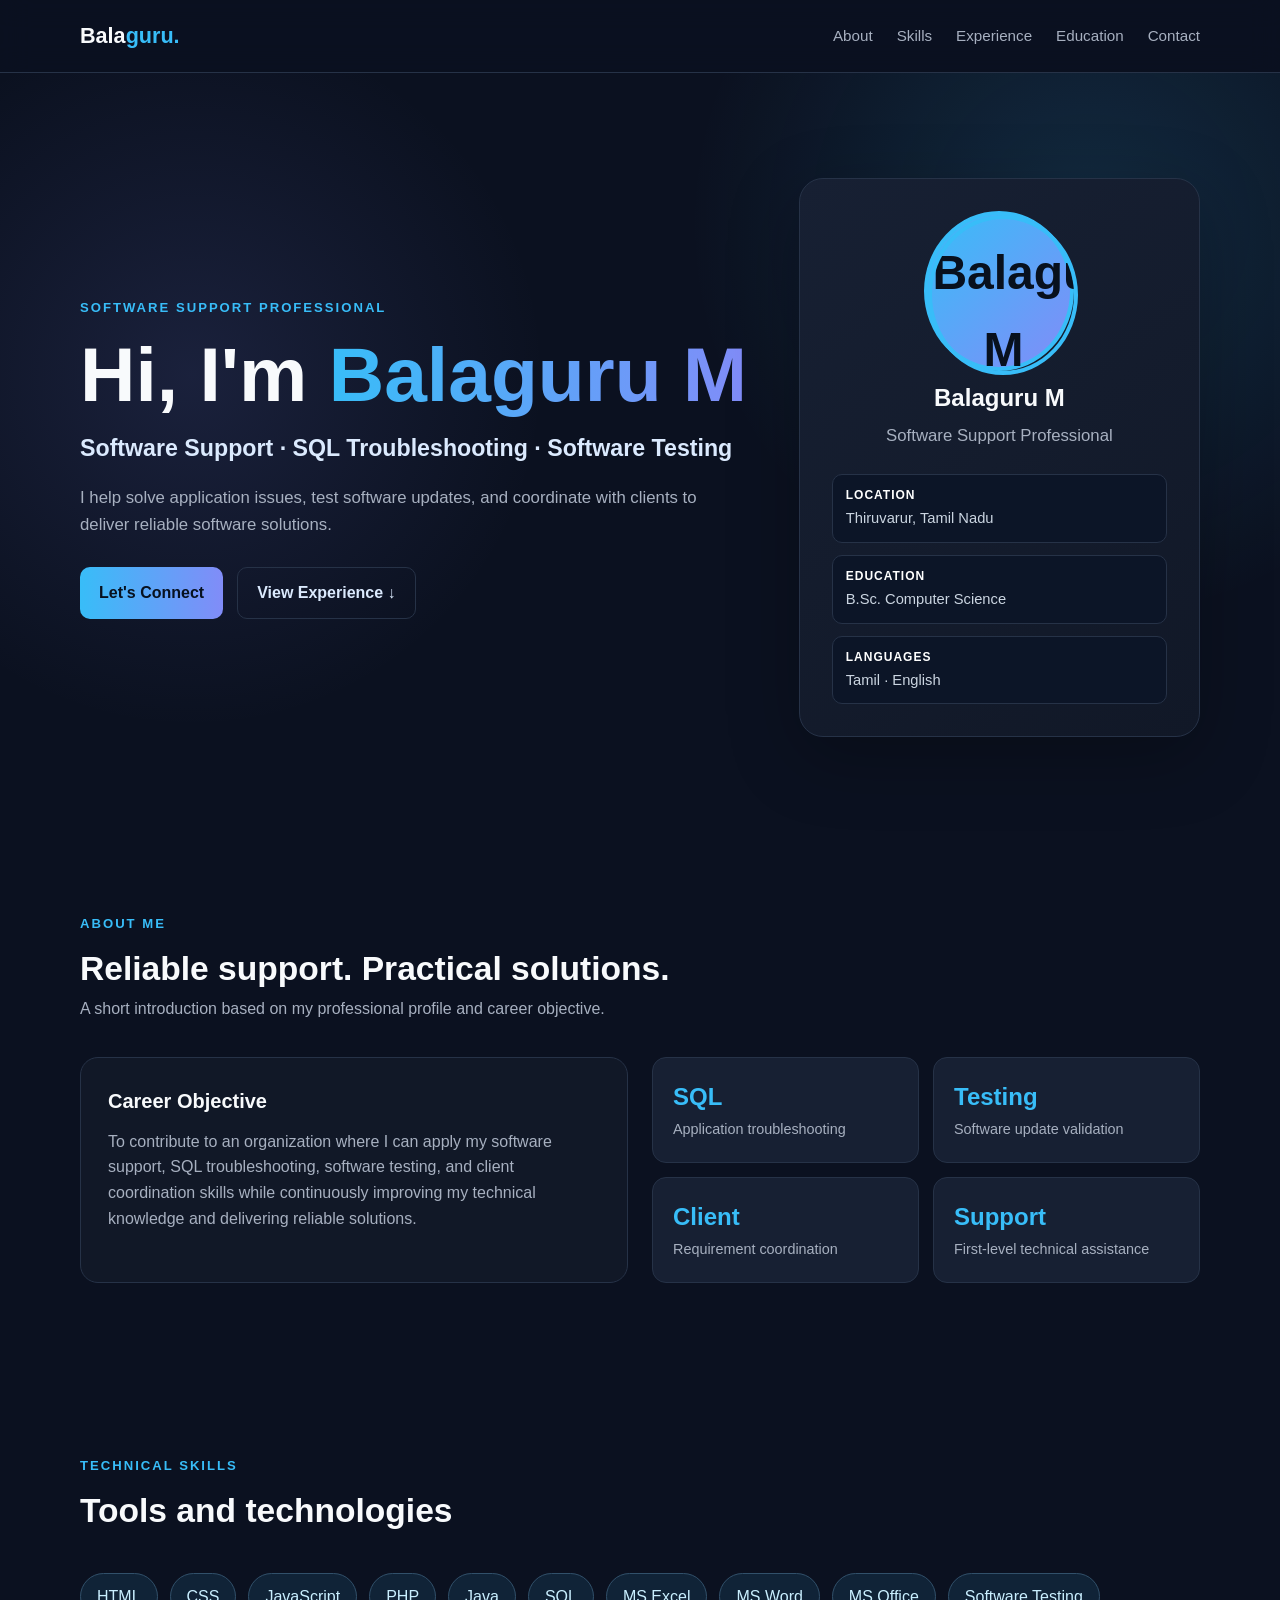
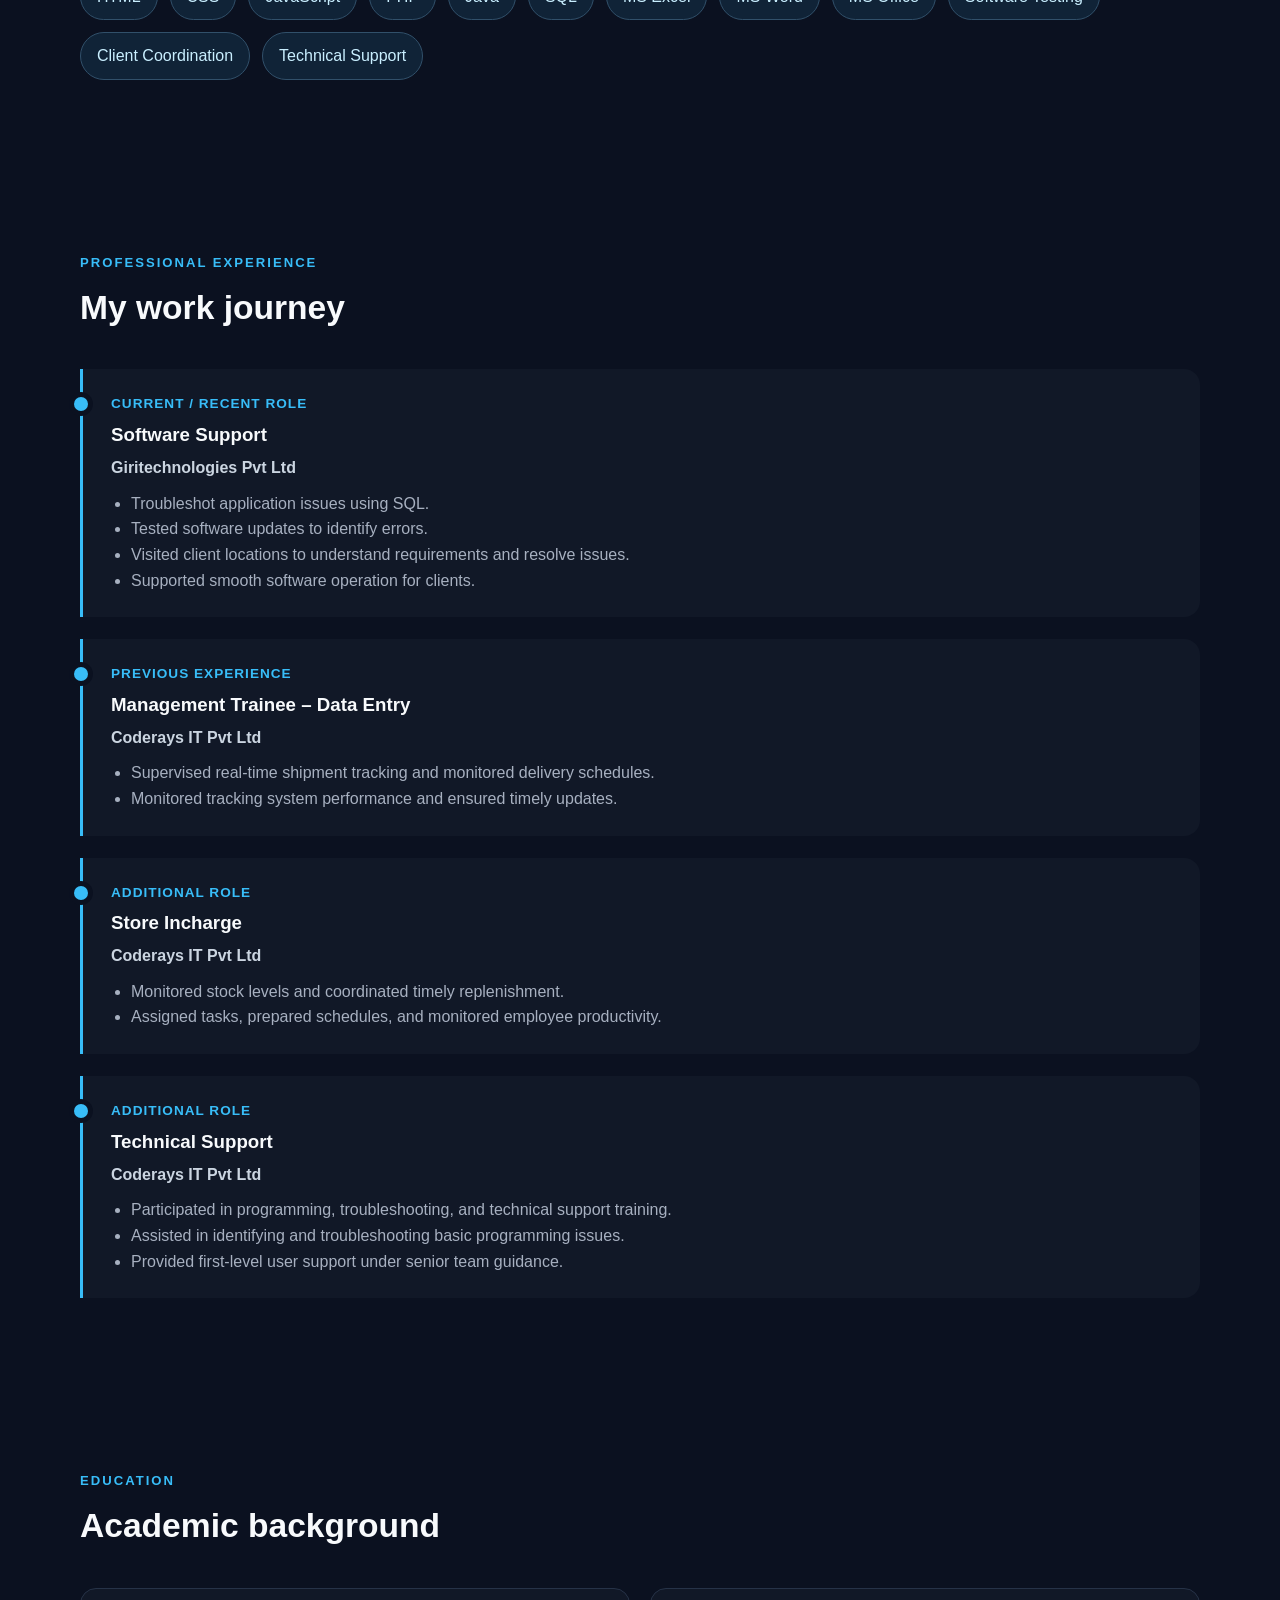
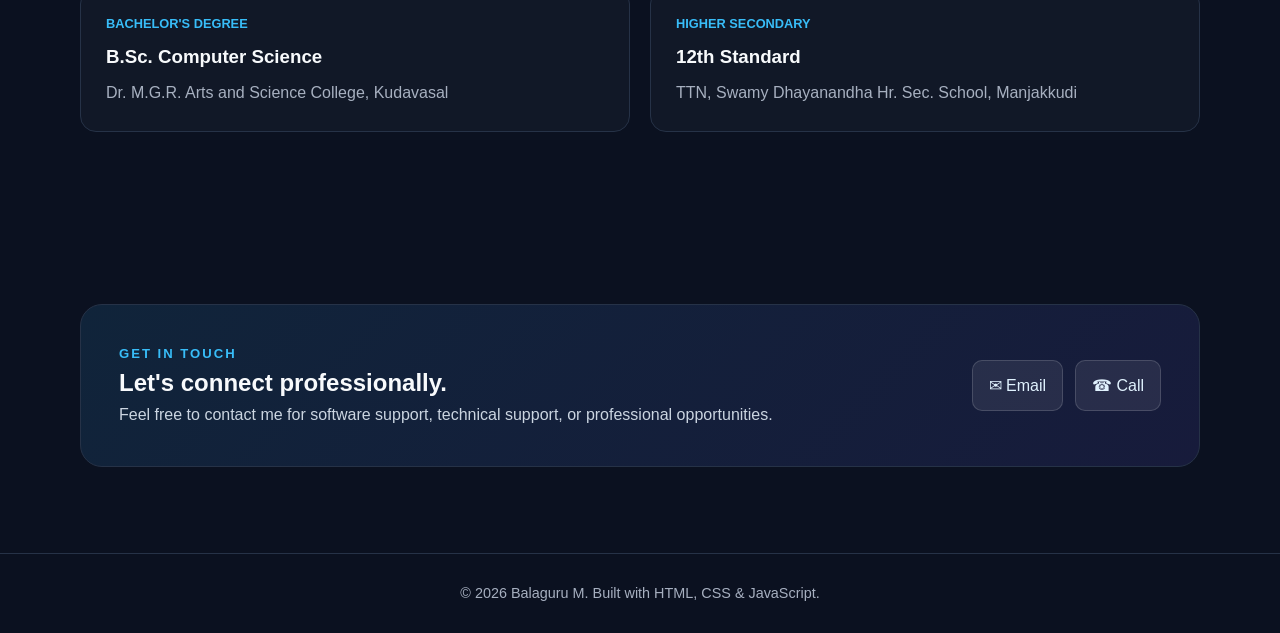
==== index.html @ d9f0218f "Add files via upload" ====
<!DOCTYPE html>
<html lang="en">
<head>
<meta charset="UTF-8">
<meta name="viewport" content="width=device-width, initial-scale=1.0">
<title>Balaguru M | Software Support Portfolio</title>
<link rel="stylesheet" href="style.css">
</head>
<body>
<nav class="nav">
  <div class="container nav-inner">
    <a class="logo" href="#home">Bala<span>guru.</span></a>
    <button class="menu" id="menuBtn" aria-label="Open menu">☰</button>
    <div class="nav-links" id="navLinks">
      <a href="#about">About</a><a href="#skills">Skills</a><a href="#experience">Experience</a><a href="#education">Education</a><a href="#contact">Contact</a>
    </div>
  </div>
</nav>
<main>
<section class="hero" id="home"><div class="container hero-grid">
<div><div class="eyebrow">Software Support Professional</div><h1>Hi, I'm <span>Balaguru M</span></h1>
<h2>Software Support · SQL Troubleshooting · Software Testing</h2>
<p>I help solve application issues, test software updates, and coordinate with clients to deliver reliable software solutions.</p>
<div class="buttons"><a class="btn btn-primary" href="#contact">Let's Connect</a><a class="btn btn-secondary" href="#experience">View Experience ↓</a></div></div>
<aside class="profile-card">
  <div class="avatar-wrap">
    <!-- <img id="profileImage" class="avatar-photo" src="..images/Balaguru_Photo.jpeg" alt="Balaguru M profile picture">  -->
    <div class="avatar-fallback" id="avatarFallback"><img id="profileImage" class="avatar-photo" src="./images/Balaguru_Photo.jpeg" alt="Balaguru M profile picture"></div>
  </div>
  <!-- <label class="upload-btn" for="profileUpload">📷 Update Profile Picture</label> -->

  <input id="profileUpload" type="file" accept="image/*" hidden>
  <h3>Balaguru M</h3><p>Software Support Professional</p>
  <div class="quick-info"><div><strong>Location</strong>Thiruvarur, Tamil Nadu</div><div><strong>Education</strong>B.Sc. Computer Science</div><div><strong>Languages</strong>Tamil · English</div></div>
</aside>
</div></section>
<section id="about"><div class="container"><div class="section-head"><div class="eyebrow">About Me</div><h2>Reliable support. Practical solutions.</h2><p>A short introduction based on my professional profile and career objective.</p></div><div class="about-grid"><div class="panel"><h3>Career Objective</h3><p>To contribute to an organization where I can apply my software support, SQL troubleshooting, software testing, and client coordination skills while continuously improving my technical knowledge and delivering reliable solutions.</p></div><div class="stats"><div class="stat"><b>SQL</b><span>Application troubleshooting</span></div><div class="stat"><b>Testing</b><span>Software update validation</span></div><div class="stat"><b>Client</b><span>Requirement coordination</span></div><div class="stat"><b>Support</b><span>First-level technical assistance</span></div></div></div></div></section>
<section id="skills"><div class="container"><div class="section-head"><div class="eyebrow">Technical Skills</div><h2>Tools and technologies</h2></div><div class="skills"><span class="skill">HTML</span><span class="skill">CSS</span><span class="skill">JavaScript</span><span class="skill">PHP</span><span class="skill">Java</span><span class="skill">SQL</span><span class="skill">MS Excel</span><span class="skill">MS Word</span><span class="skill">MS Office</span><span class="skill">Software Testing</span><span class="skill">Client Coordination</span><span class="skill">Technical Support</span></div></div></section>
<section id="experience"><div class="container"><div class="section-head"><div class="eyebrow">Professional Experience</div><h2>My work journey</h2></div><div class="timeline">
<article class="timeline-item"><div class="date">Current / Recent Role</div><h3>Software Support</h3><h4>Giritechnologies Pvt Ltd</h4><ul><li>Troubleshot application issues using SQL.</li><li>Tested software updates to identify errors.</li><li>Visited client locations to understand requirements and resolve issues.</li><li>Supported smooth software operation for clients.</li></ul></article>
<article class="timeline-item"><div class="date">Previous Experience</div><h3>Management Trainee – Data Entry</h3><h4>Coderays IT Pvt Ltd</h4><ul><li>Supervised real-time shipment tracking and monitored delivery schedules.</li><li>Monitored tracking system performance and ensured timely updates.</li></ul></article>
<article class="timeline-item"><div class="date">Additional Role</div><h3>Store Incharge</h3><h4>Coderays IT Pvt Ltd</h4><ul><li>Monitored stock levels and coordinated timely replenishment.</li><li>Assigned tasks, prepared schedules, and monitored employee productivity.</li></ul></article>
<article class="timeline-item"><div class="date">Additional Role</div><h3>Technical Support</h3><h4>Coderays IT Pvt Ltd</h4><ul><li>Participated in programming, troubleshooting, and technical support training.</li><li>Assisted in identifying and troubleshooting basic programming issues.</li><li>Provided first-level user support under senior team guidance.</li></ul></article>
</div></div></section>
<section id="education"><div class="container"><div class="section-head"><div class="eyebrow">Education</div><h2>Academic background</h2></div><div class="edu"><div class="edu-card"><div class="tag">Bachelor's Degree</div><h3>B.Sc. Computer Science</h3><p>Dr. M.G.R. Arts and Science College, Kudavasal</p></div><div class="edu-card"><div class="tag">Higher Secondary</div><h3>12th Standard</h3><p>TTN, Swamy Dhayanandha Hr. Sec. School, Manjakkudi</p></div></div></div></section>
<section id="contact"><div class="container"><div class="contact"><div><div class="eyebrow">Get In Touch</div><h2>Let's connect professionally.</h2><p>Feel free to contact me for software support, technical support, or professional opportunities.</p></div><div class="contact-links"><a class="contact-link" href="mailto:balaguruuthaya8@gmail.com">✉ Email</a><a class="contact-link" href="tel:+919095367170">☎ Call</a></div></div></div></section>
</main>
<footer><div class="container">© <span id="year"></span> Balaguru M. Built with HTML, CSS & JavaScript.</div></footer>
<script src="script.js"></script>
</body>
</html>
---- style.css ----
:root{--bg:#0b1120;--surface:#111827;--surface2:#172033;--text:#f8fafc;--muted:#a7b0c0;--accent:#38bdf8;--accent2:#818cf8;--line:#263247}
*{box-sizing:border-box;margin:0;padding:0}html{scroll-behavior:smooth}body{font-family:Inter,Segoe UI,Arial,sans-serif;background:var(--bg);color:var(--text);line-height:1.6}a{color:inherit;text-decoration:none}.container{width:min(1120px,92%);margin:auto}
.nav{position:sticky;top:0;z-index:10;background:rgba(11,17,32,.88);backdrop-filter:blur(14px);border-bottom:1px solid var(--line)}.nav-inner{height:72px;display:flex;align-items:center;justify-content:space-between}.logo{font-size:1.35rem;font-weight:800}.logo span{color:var(--accent)}.nav-links{display:flex;gap:24px;color:var(--muted);font-size:.95rem}.nav-links a:hover{color:var(--accent)}.menu{display:none;background:none;border:1px solid var(--line);color:white;border-radius:8px;padding:8px 10px;cursor:pointer}
.hero{padding:105px 0 90px;background:radial-gradient(circle at 85% 20%,rgba(56,189,248,.15),transparent 32%),radial-gradient(circle at 15% 40%,rgba(129,140,248,.13),transparent 30%)}.hero-grid{display:grid;grid-template-columns:1.25fr .75fr;gap:50px;align-items:center}.eyebrow{color:var(--accent);font-weight:700;letter-spacing:2px;text-transform:uppercase;font-size:.82rem}.hero h1{font-size:clamp(2.6rem,6vw,5rem);line-height:1.05;margin:16px 0}.hero h1 span{background:linear-gradient(90deg,var(--accent),var(--accent2));-webkit-background-clip:text;color:transparent}.hero h2{font-size:1.45rem;color:#dbeafe;margin-bottom:18px}.hero p{color:var(--muted);max-width:620px;font-size:1.05rem}.buttons{display:flex;gap:14px;flex-wrap:wrap;margin-top:28px}.btn{display:inline-flex;align-items:center;justify-content:center;padding:12px 19px;border-radius:10px;font-weight:700;border:1px solid var(--line);transition:.2s}.btn-primary{background:linear-gradient(90deg,var(--accent),var(--accent2));color:#07111f;border:0}.btn-secondary{color:#dbeafe}.btn:hover{transform:translateY(-2px)}
.profile-card{background:linear-gradient(145deg,var(--surface2),var(--surface));border:1px solid var(--line);border-radius:24px;padding:32px;text-align:center;box-shadow:0 20px 70px rgba(0,0,0,.25)}.avatar-wrap{position:relative;width:150px;height:150px;margin:0 auto 18px}
.avatar-photo,.avatar-fallback{width:150px;height:160px;border-radius:60%;object-fit:cover;border:4px solid var(--accent)}.avatar-fallback{display:grid;place-items:center;position:absolute;inset:0;background:linear-gradient(135deg,var(--accent),var(--accent2));color:#08111e;font-size:3rem;font-weight:900}.avatar-photo{display:block}.upload-btn{display:inline-block;padding:9px 15px;margin-bottom:18px;background:#102337;color:#c9efff;border:1px solid #31506a;border-radius:9px;cursor:pointer;font-size:.88rem}.upload-btn:hover{background:#17344c}.profile-card h3{font-size:1.5rem}.profile-card p{color:var(--muted);margin-top:6px}.quick-info{display:grid;gap:12px;text-align:left;margin-top:24px}.quick-info div{background:#0c1527;border:1px solid var(--line);padding:11px 13px;border-radius:10px;color:#cbd5e1;font-size:.92rem}.quick-info strong{color:white;display:block;font-size:.75rem;text-transform:uppercase;letter-spacing:1px;margin-bottom:2px}
section{padding:86px 0}.section-head{margin-bottom:35px}.section-head .eyebrow{margin-bottom:8px}.section-head h2{font-size:2.1rem}.section-head p{color:var(--muted);max-width:680px}.about-grid{display:grid;grid-template-columns:1fr 1fr;gap:24px}.panel{background:var(--surface);border:1px solid var(--line);border-radius:18px;padding:27px}.panel h3{margin-bottom:12px;font-size:1.25rem}.panel p{color:var(--muted)}.stats{display:grid;grid-template-columns:repeat(2,1fr);gap:14px}.stat{background:var(--surface2);padding:20px;border-radius:14px;border:1px solid var(--line)}.stat b{font-size:1.5rem;color:var(--accent);display:block}.stat span{font-size:.9rem;color:var(--muted)}
.skills{display:flex;flex-wrap:wrap;gap:12px}.skill{padding:10px 16px;border:1px solid #31506a;background:#102337;color:#c9efff;border-radius:999px}.timeline{display:grid;gap:22px}.timeline-item{position:relative;padding:24px 24px 24px 28px;border-left:3px solid var(--accent);background:var(--surface);border-radius:0 16px 16px 0}.timeline-item:before{content:'';position:absolute;left:-9px;top:28px;width:14px;height:14px;background:var(--accent);border-radius:50%;box-shadow:0 0 0 5px var(--bg)}.timeline-item .date{color:var(--accent);font-size:.85rem;font-weight:700;text-transform:uppercase;letter-spacing:1px}.timeline-item h3{margin:5px 0}.timeline-item h4{color:#cbd5e1;font-weight:600;margin-bottom:10px}.timeline-item ul{padding-left:20px;color:var(--muted)}.edu{display:grid;grid-template-columns:1fr 1fr;gap:20px}.edu-card{background:var(--surface);border:1px solid var(--line);padding:25px;border-radius:16px}.edu-card .tag{color:var(--accent);font-size:.8rem;font-weight:700;text-transform:uppercase}.edu-card h3{margin:8px 0}.edu-card p{color:var(--muted)}.contact{background:linear-gradient(135deg,#10243a,#171b3b);border:1px solid var(--line);border-radius:22px;padding:38px;display:flex;align-items:center;justify-content:space-between;gap:25px}.contact p{color:#cbd5e1}.contact-links{display:flex;gap:12px;flex-wrap:wrap}.contact-link{padding:12px 16px;background:rgba(255,255,255,.08);border:1px solid rgba(255,255,255,.15);border-radius:10px;color:#e0f2fe}.contact-link:hover{background:rgba(255,255,255,.15)}footer{padding:28px 0;color:var(--muted);border-top:1px solid var(--line);font-size:.9rem;text-align:center}
@media(max-width:800px){.hero-grid,.about-grid,.edu{grid-template-columns:1fr}.hero{padding-top:75px}.nav-links{display:none;position:absolute;top:72px;left:0;right:0;background:var(--surface);padding:20px;flex-direction:column;gap:14px;border-bottom:1px solid var(--line)}.nav-links.open{display:flex}.menu{display:block}.contact{flex-direction:column;align-items:flex-start}}
@media(max-width:420px){.profile-card{padding:24px 18px}.hero h2{font-size:1.15rem}.section-head h2{font-size:1.7rem}}
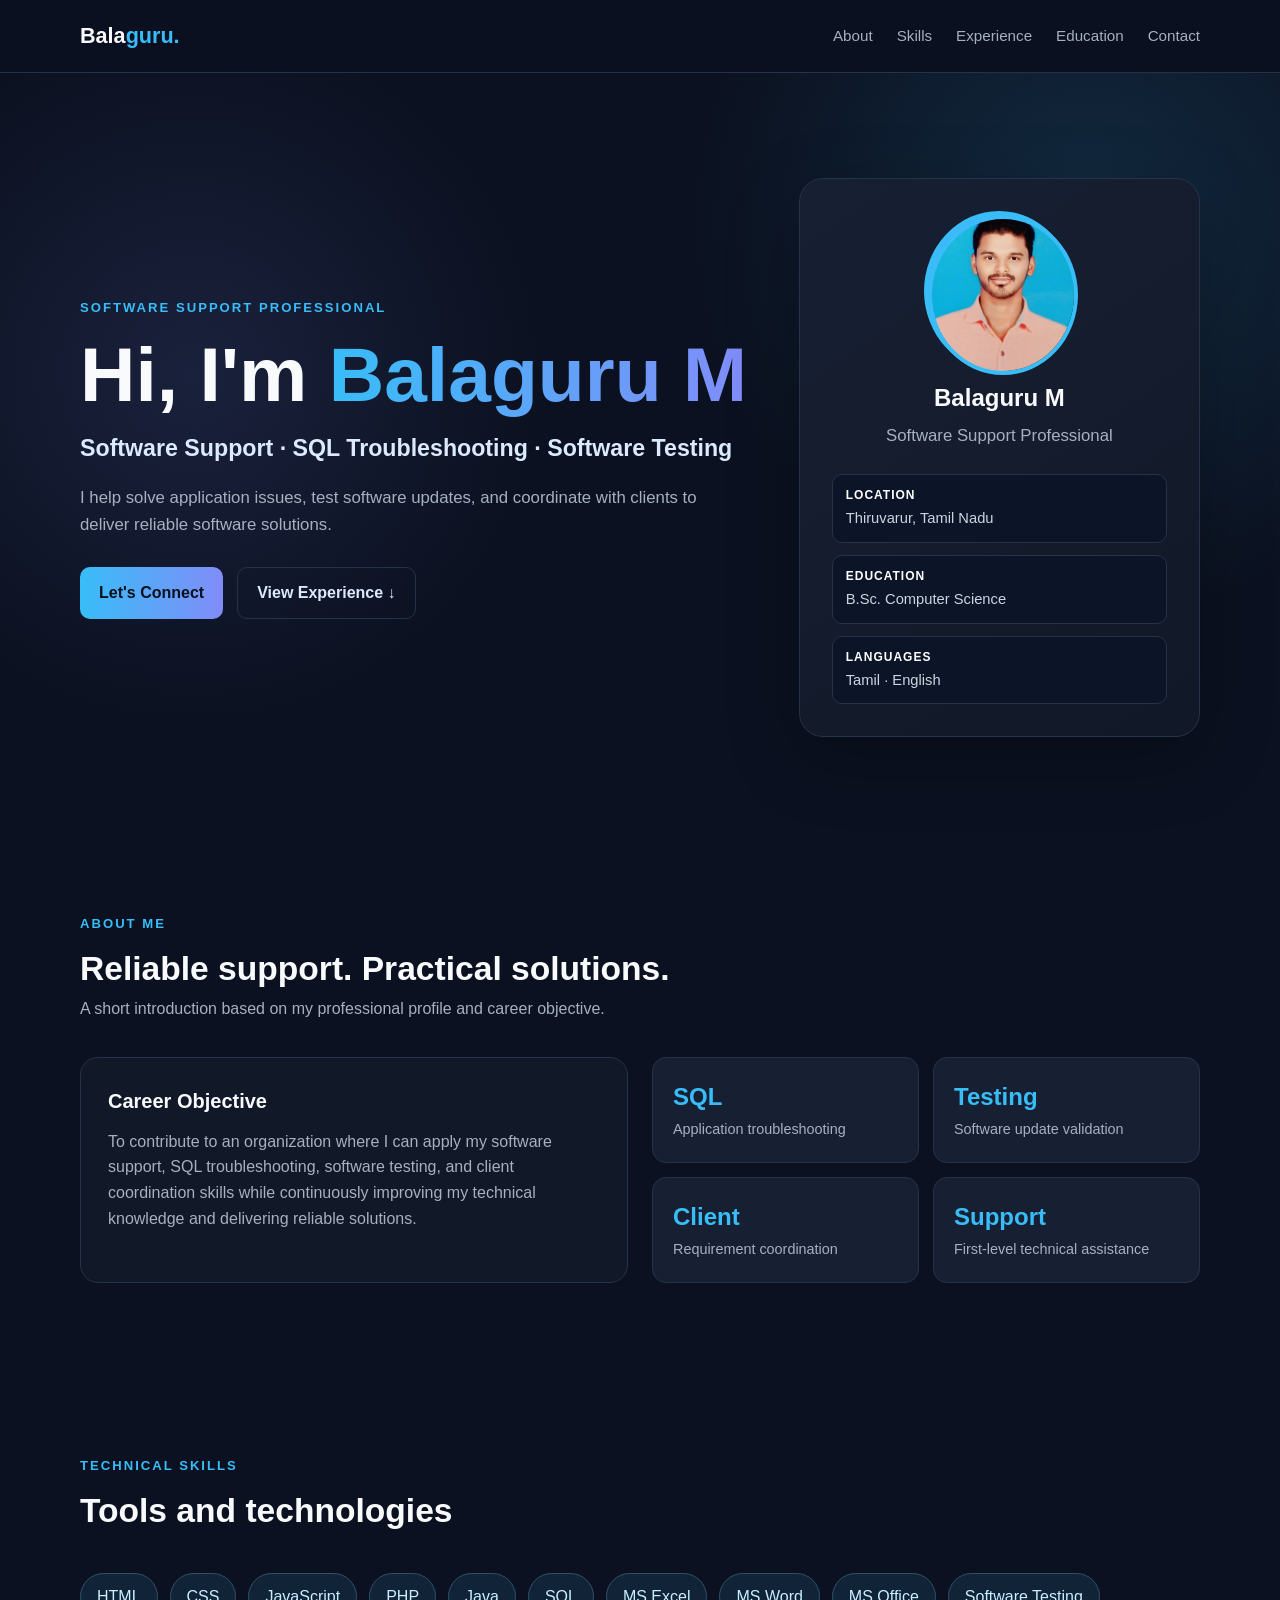
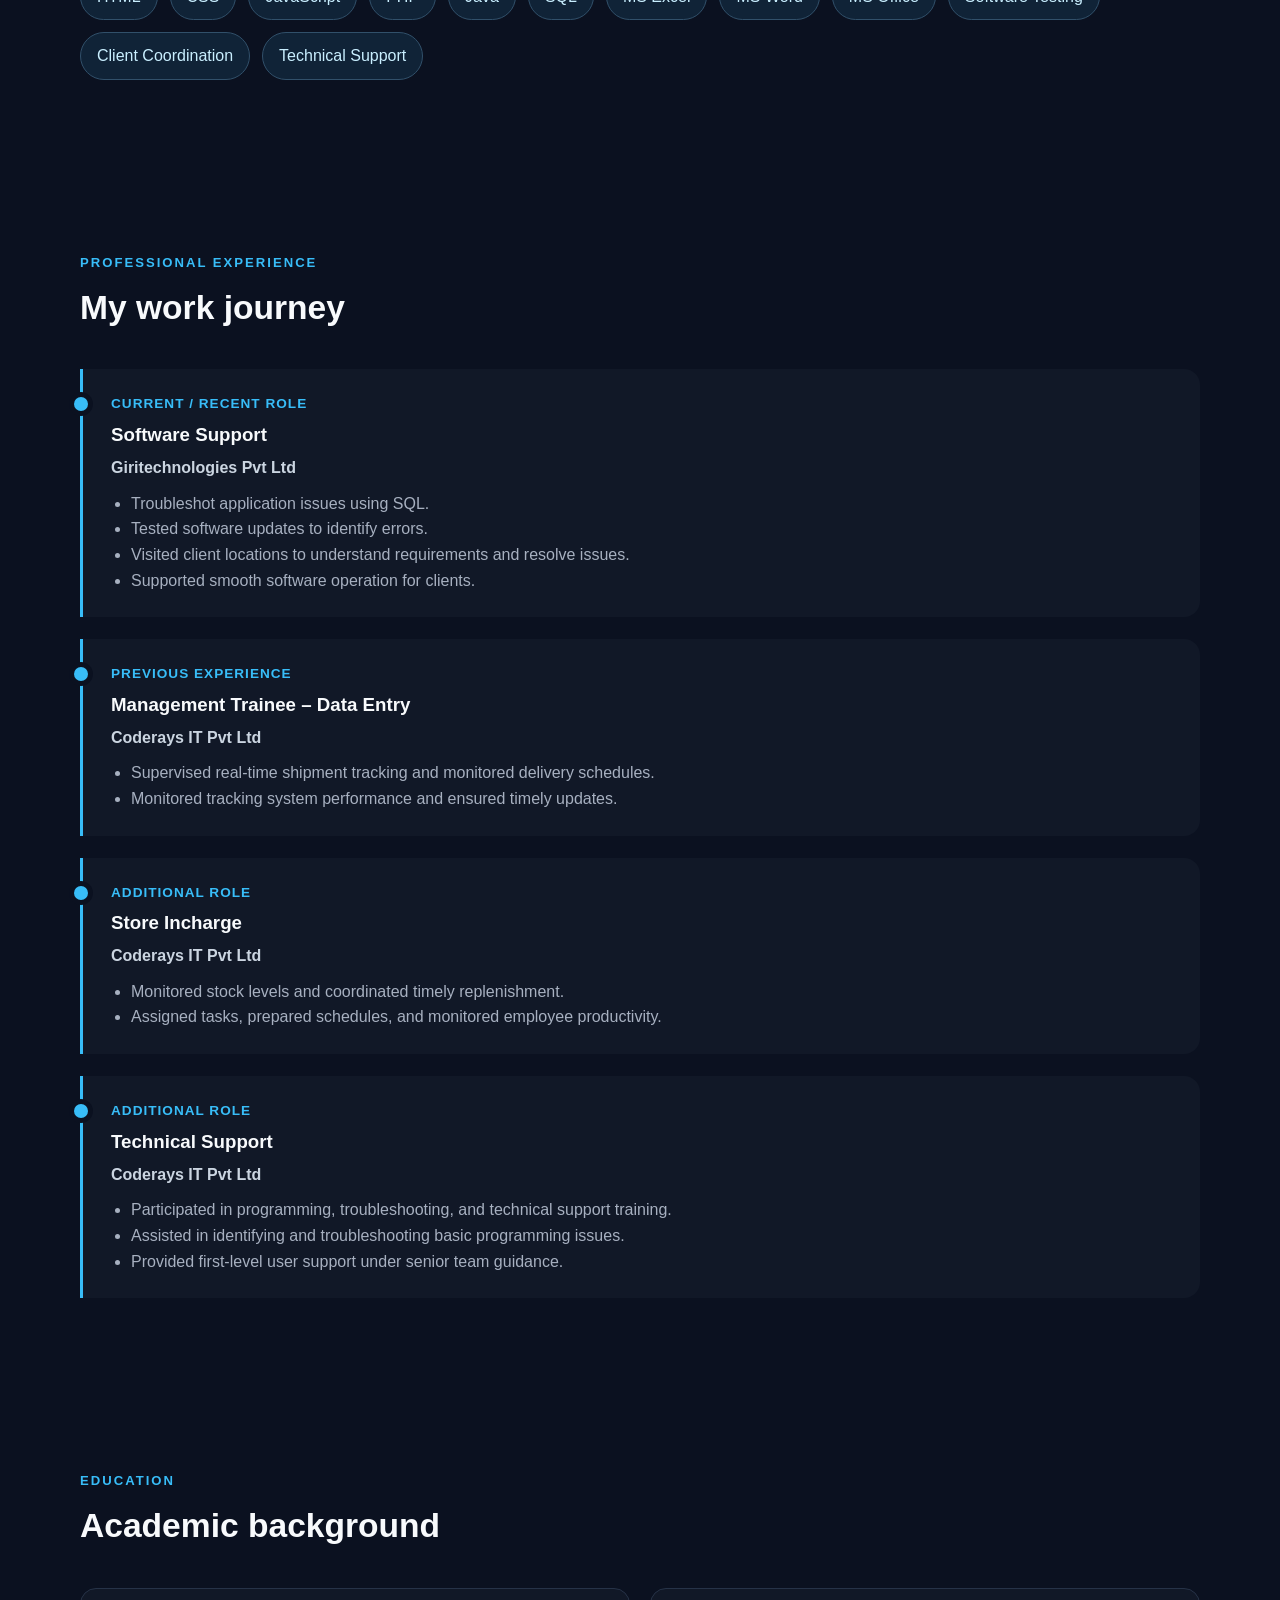
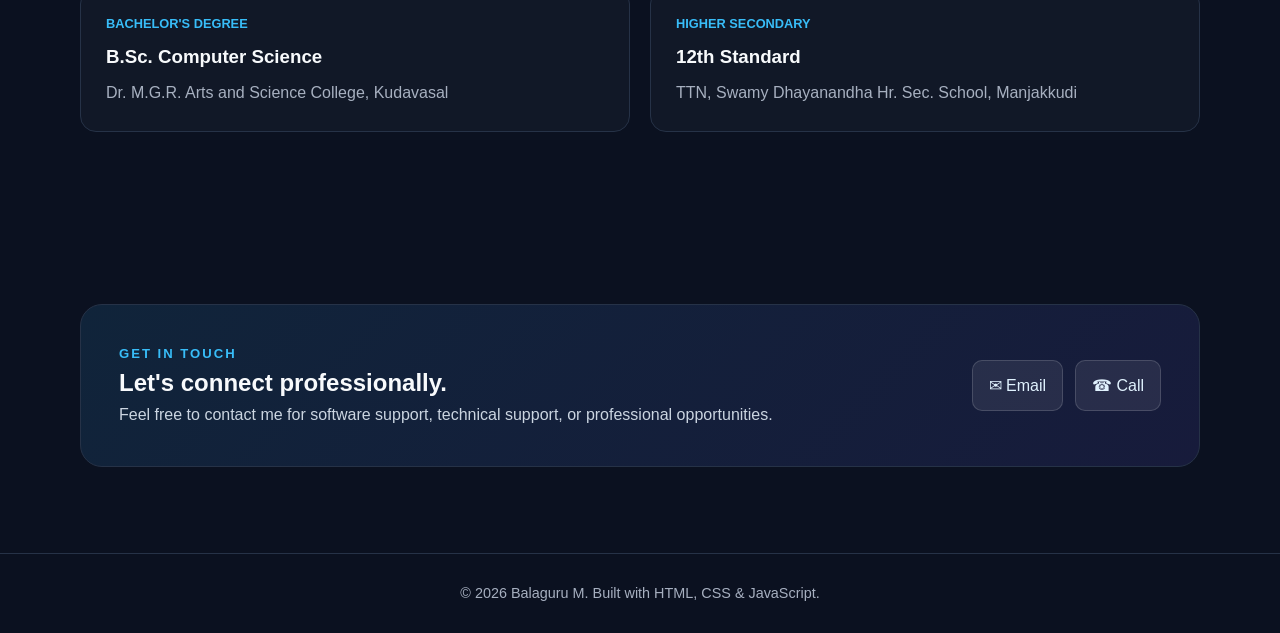
==== commit e53d6404: "Fix profile image source path in index.html" ====
--- a/index.html
+++ b/index.html
@@ -25,7 +25,7 @@
 <aside class="profile-card">
   <div class="avatar-wrap">
     <!-- <img id="profileImage" class="avatar-photo" src="..images/Balaguru_Photo.jpeg" alt="Balaguru M profile picture">  -->
-    <div class="avatar-fallback" id="avatarFallback"><img id="profileImage" class="avatar-photo" src="./images/Balaguru_Photo.jpeg" alt="Balaguru M profile picture"></div>
+    <div class="avatar-fallback" id="avatarFallback"><img id="profileImage" class="avatar-photo" src="Balaguru_Photo.jpeg" alt="Balaguru M profile picture"></div>
   </div>
   <!-- <label class="upload-btn" for="profileUpload">📷 Update Profile Picture</label> -->
 
@@ -48,4 +48,4 @@
 <footer><div class="container">© <span id="year"></span> Balaguru M. Built with HTML, CSS & JavaScript.</div></footer>
 <script src="script.js"></script>
 </body>
-</html>+</html>
